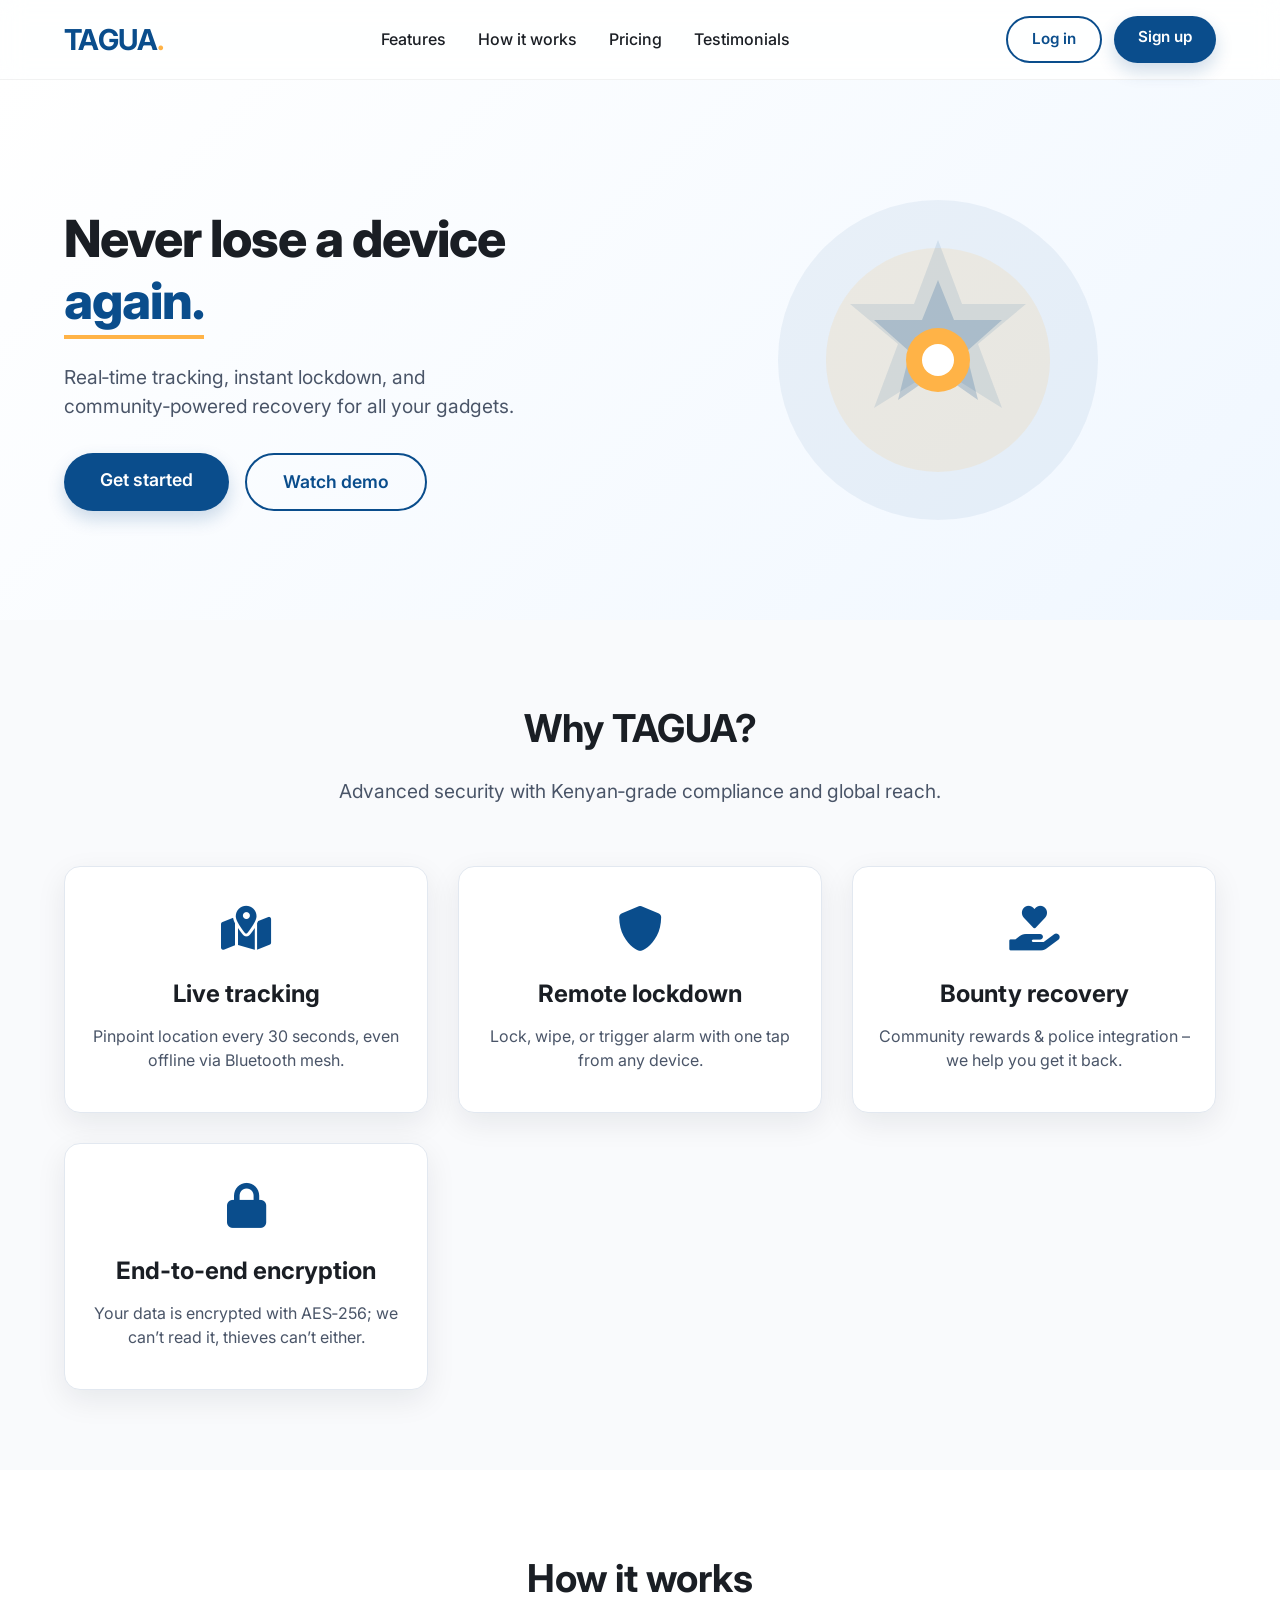
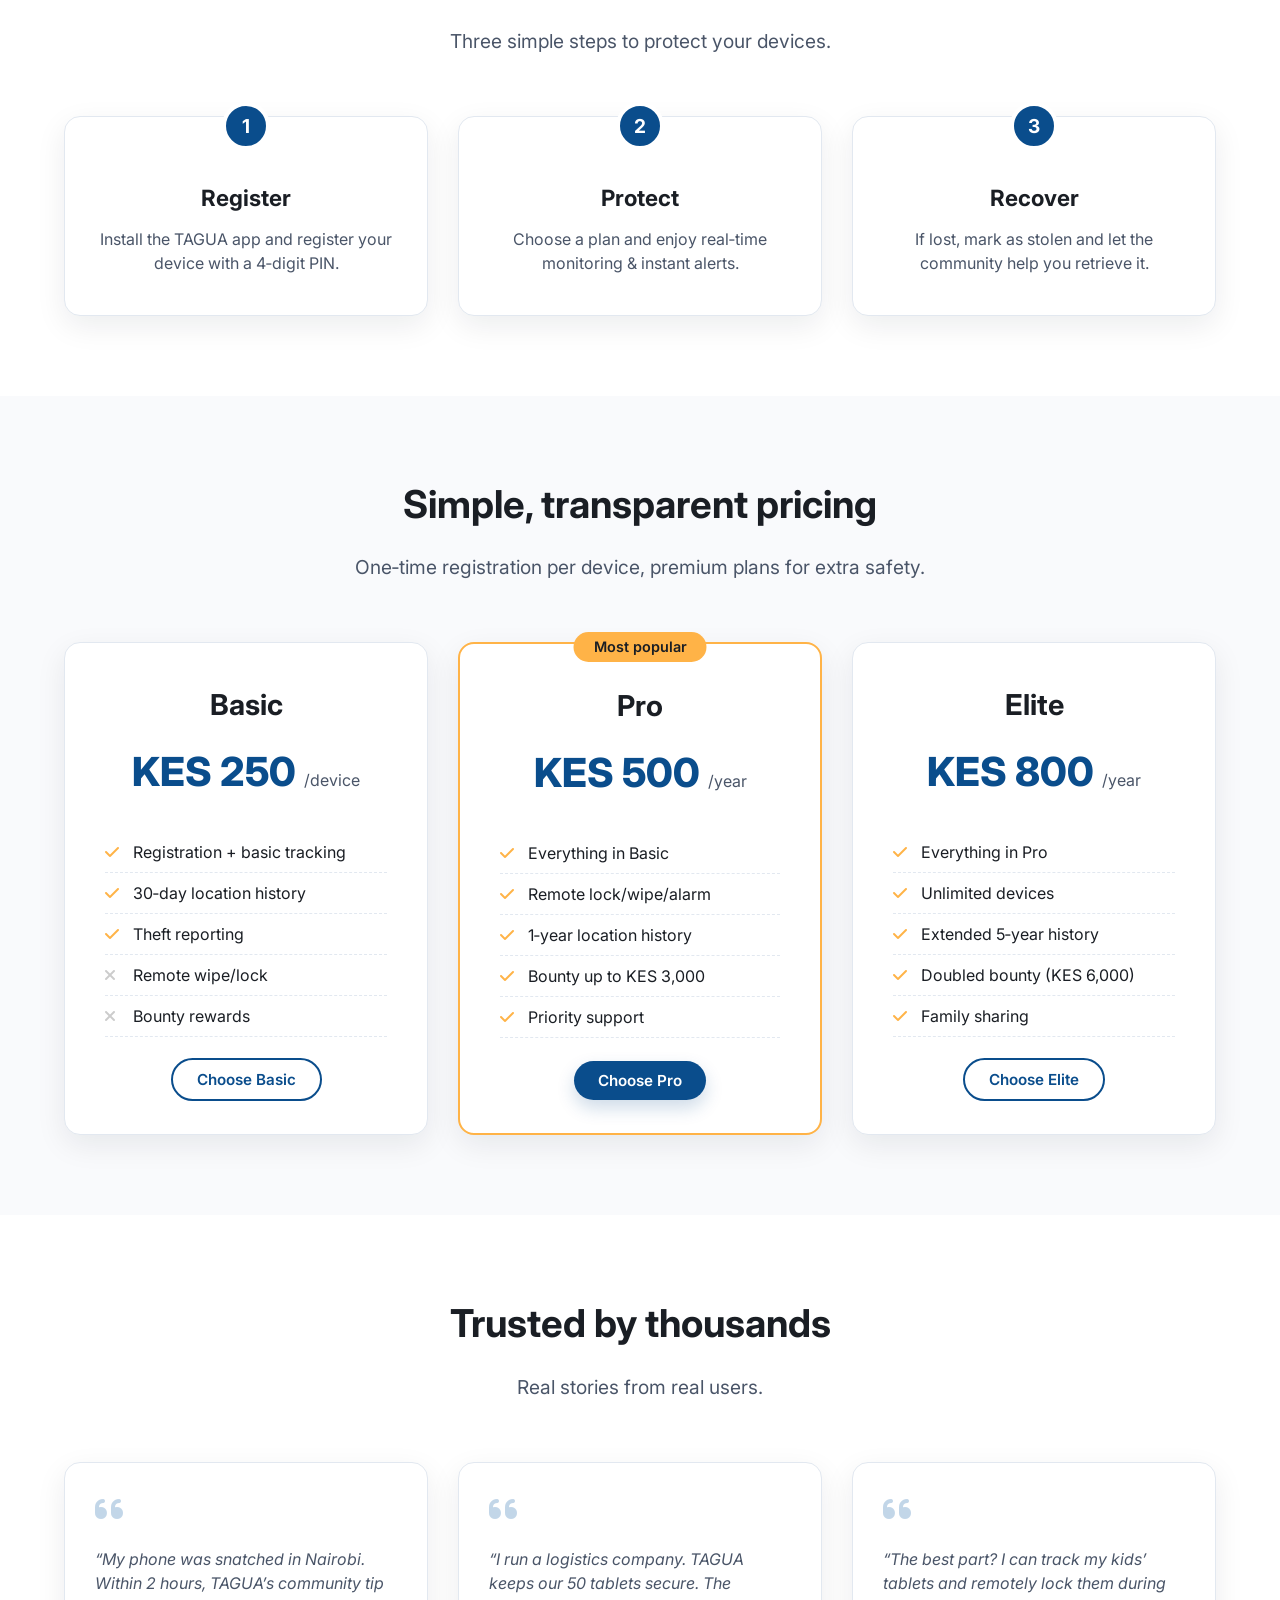
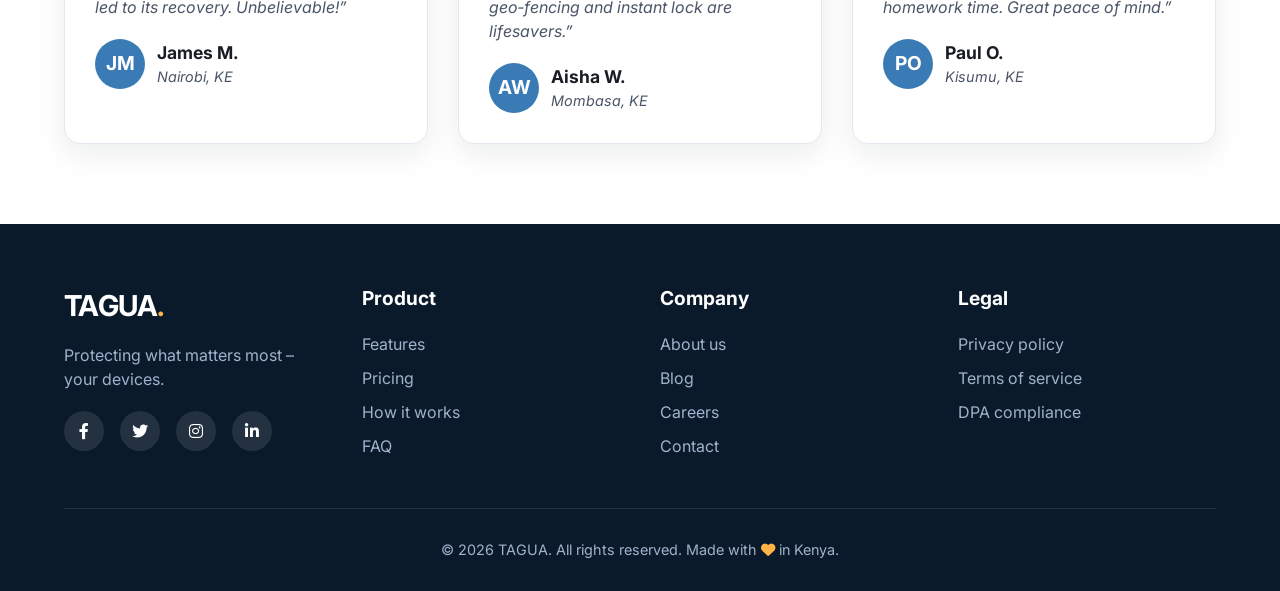
==== index.html @ 5f0e852f "Add files via upload" ====
<!DOCTYPE html>
<html lang="en">
<head>
    <meta charset="UTF-8">
    <meta name="viewport" content="width=device-width, initial-scale=1.0">
    <title>TAGUA — Device Tracking & Recovery</title>
    <!-- Google Fonts & Font Awesome -->
    <link rel="preconnect" href="https://fonts.googleapis.com">
    <link rel="preconnect" href="https://fonts.gstatic.com" crossorigin>
    <link href="https://fonts.googleapis.com/css2?family=Inter:opsz,wght@14..32,300..700&display=swap" rel="stylesheet">
    <link rel="stylesheet" href="https://cdnjs.cloudflare.com/ajax/libs/font-awesome/6.0.0-beta3/css/all.min.css">
    <style>
        * {
            margin: 0;
            padding: 0;
            box-sizing: border-box;
        }

        :root {
            --primary: #0a4d8c;
            --primary-dark: #073b6b;
            --primary-light: #3a7bb5;
            --secondary: #ffb347;
            --text-dark: #1a1e24;
            --text-muted: #4a5568;
            --bg-light: #f9fafc;
            --bg-white: #ffffff;
            --border: #e2e8f0;
            --shadow: 0 10px 30px rgba(0, 20, 40, 0.08);
            --radius: 16px;
            --transition: all 0.3s ease;
        }

        body {
            font-family: "Inter", sans-serif;
            color: var(--text-dark);
            background: var(--bg-light);
            line-height: 1.5;
            scroll-behavior: smooth;
        }

        a {
            text-decoration: none;
            color: inherit;
        }

        .container {
            max-width: 1200px;
            margin: 0 auto;
            padding: 0 24px;
        }

        /* Header / Navbar */
        .navbar {
            position: sticky;
            top: 0;
            background: rgba(255,255,255,0.85);
            backdrop-filter: blur(12px);
            -webkit-backdrop-filter: blur(12px);
            border-bottom: 1px solid rgba(0,0,0,0.05);
            z-index: 50;
            padding: 16px 0;
        }

        .nav-container {
            display: flex;
            align-items: center;
            justify-content: space-between;
        }

        .logo {
            font-weight: 700;
            font-size: 1.8rem;
            letter-spacing: -0.02em;
            color: var(--primary);
        }
        .logo span {
            color: var(--secondary);
        }

        .nav-links {
            display: flex;
            gap: 2rem;
            font-weight: 500;
        }
        .nav-links a {
            position: relative;
        }
        .nav-links a::after {
            content: '';
            position: absolute;
            bottom: -4px;
            left: 0;
            width: 0;
            height: 2px;
            background: var(--primary);
            transition: width 0.3s;
        }
        .nav-links a:hover::after {
            width: 100%;
        }

        .nav-cta {
            display: flex;
            gap: 12px;
        }
        .btn {
            padding: 10px 24px;
            border-radius: 40px;
            font-weight: 600;
            transition: var(--transition);
            cursor: pointer;
            border: none;
            font-size: 0.95rem;
        }
        .btn-outline {
            background: transparent;
            border: 2px solid var(--primary);
            color: var(--primary);
        }
        .btn-outline:hover {
            background: var(--primary);
            color: white;
        }
        .btn-primary {
            background: var(--primary);
            color: white;
            box-shadow: 0 8px 18px rgba(10,77,140,0.2);
        }
        .btn-primary:hover {
            background: var(--primary-dark);
            transform: translateY(-2px);
            box-shadow: 0 12px 24px rgba(10,77,140,0.3);
        }
        .btn-large {
            padding: 14px 36px;
            font-size: 1.1rem;
        }

        /* Mobile menu */
        .menu-toggle {
            display: none;
            font-size: 1.8rem;
            cursor: pointer;
            color: var(--primary);
        }

        /* Hero */
        .hero {
            padding: 80px 0 60px;
            background: linear-gradient(135deg, #ffffff 0%, #f0f7ff 100%);
            overflow: hidden;
        }
        .hero-grid {
            display: grid;
            grid-template-columns: 1fr 1fr;
            gap: 40px;
            align-items: center;
        }
        .hero-content h1 {
            font-size: 3.2rem;
            font-weight: 800;
            line-height: 1.2;
            letter-spacing: -0.02em;
            margin-bottom: 24px;
        }
        .hero-content h1 span {
            color: var(--primary);
            border-bottom: 4px solid var(--secondary);
            display: inline-block;
            padding-bottom: 4px;
        }
        .hero-content p {
            font-size: 1.2rem;
            color: var(--text-muted);
            margin-bottom: 32px;
            max-width: 500px;
        }
        .hero-cta {
            display: flex;
            gap: 16px;
            flex-wrap: wrap;
        }
        .hero-image {
            background: url('data:image/svg+xml;utf8,<svg xmlns="http://www.w3.org/2000/svg" viewBox="0 0 500 500"><circle cx="250" cy="250" r="200" fill="%230a4d8c10"/><circle cx="250" cy="250" r="140" fill="%23ffb34720"/><path d="M250 100 L280 180 L360 180 L300 230 L330 310 L250 260 L170 310 L200 230 L140 180 L220 180 Z" fill="%230a4d8c" opacity="0.1"/><path d="M250 150 L270 200 L330 200 L285 240 L300 300 L250 265 L200 300 L215 240 L170 200 L230 200 Z" fill="%230a4d8c" opacity="0.2"/><circle cx="250" cy="250" r="40" fill="%23ffb347"/><circle cx="250" cy="250" r="20" fill="%23ffffff"/></svg>') no-repeat center;
            background-size: contain;
            height: 400px;
            width: 100%;
            animation: float 6s ease-in-out infinite;
        }
        @keyframes float {
            0% { transform: translateY(0px); }
            50% { transform: translateY(-20px); }
            100% { transform: translateY(0px); }
        }

        /* Section styling */
        .section {
            padding: 80px 0;
        }
        .section-title {
            text-align: center;
            font-size: 2.4rem;
            font-weight: 700;
            margin-bottom: 20px;
        }
        .section-subtitle {
            text-align: center;
            color: var(--text-muted);
            font-size: 1.2rem;
            max-width: 700px;
            margin: 0 auto 60px;
        }

        /* Features */
        .features-grid {
            display: grid;
            grid-template-columns: repeat(auto-fit, minmax(280px, 1fr));
            gap: 30px;
        }
        .feature-card {
            background: white;
            padding: 40px 24px;
            border-radius: var(--radius);
            box-shadow: var(--shadow);
            transition: var(--transition);
            text-align: center;
            border: 1px solid var(--border);
        }
        .feature-card:hover {
            transform: translateY(-8px);
            box-shadow: 0 20px 40px rgba(0,0,0,0.1);
        }
        .feature-icon {
            font-size: 2.8rem;
            color: var(--primary);
            margin-bottom: 24px;
        }
        .feature-card h3 {
            font-size: 1.5rem;
            margin-bottom: 12px;
        }
        .feature-card p {
            color: var(--text-muted);
        }

        /* How it works */
        .steps {
            display: flex;
            justify-content: center;
            gap: 30px;
            flex-wrap: wrap;
            counter-reset: step;
        }
        .step-item {
            flex: 1 1 250px;
            background: white;
            border-radius: var(--radius);
            padding: 40px 24px;
            box-shadow: var(--shadow);
            position: relative;
            text-align: center;
            border: 1px solid var(--border);
            counter-increment: step;
        }
        .step-item::before {
            content: counter(step);
            position: absolute;
            top: -15px;
            left: 50%;
            transform: translateX(-50%);
            background: var(--primary);
            color: white;
            width: 40px;
            height: 40px;
            border-radius: 50%;
            display: flex;
            align-items: center;
            justify-content: center;
            font-weight: 700;
            font-size: 1.2rem;
            border: 4px solid white;
        }
        .step-item h3 {
            font-size: 1.4rem;
            margin: 24px 0 12px;
        }
        .step-item p {
            color: var(--text-muted);
        }

        /* Pricing */
        .pricing-grid {
            display: grid;
            grid-template-columns: repeat(auto-fit, minmax(280px, 1fr));
            gap: 30px;
            margin-top: 40px;
        }
        .pricing-card {
            background: white;
            border-radius: var(--radius);
            padding: 40px 24px;
            box-shadow: var(--shadow);
            text-align: center;
            border: 1px solid var(--border);
            transition: var(--transition);
        }
        .pricing-card:hover {
            transform: scale(1.02);
        }
        .pricing-card.popular {
            border: 2px solid var(--secondary);
            position: relative;
        }
        .popular-tag {
            position: absolute;
            top: -12px;
            left: 50%;
            transform: translateX(-50%);
            background: var(--secondary);
            color: var(--text-dark);
            font-weight: 600;
            padding: 4px 20px;
            border-radius: 40px;
            font-size: 0.9rem;
        }
        .pricing-card h3 {
            font-size: 1.8rem;
            margin-bottom: 16px;
        }
        .price {
            font-size: 2.5rem;
            font-weight: 800;
            color: var(--primary);
            margin-bottom: 8px;
        }
        .price small {
            font-size: 1rem;
            font-weight: 400;
            color: var(--text-muted);
        }
        .pricing-features {
            list-style: none;
            margin: 30px 0;
            text-align: left;
            padding: 0 16px;
        }
        .pricing-features li {
            padding: 8px 0;
            border-bottom: 1px dashed var(--border);
            display: flex;
            align-items: center;
            gap: 8px;
        }
        .pricing-features i {
            color: var(--secondary);
            width: 20px;
        }
        .pricing-card .btn {
            width: 80%;
        }

        /* Testimonials */
        .testimonials-grid {
            display: grid;
            grid-template-columns: repeat(auto-fit, minmax(300px, 1fr));
            gap: 30px;
        }
        .testimonial {
            background: white;
            border-radius: var(--radius);
            padding: 30px;
            box-shadow: var(--shadow);
            border: 1px solid var(--border);
        }
        .testimonial p {
            font-style: italic;
            color: var(--text-muted);
            margin: 20px 0;
            font-size: 1rem;
        }
        .testimonial-author {
            display: flex;
            align-items: center;
            gap: 12px;
        }
        .author-img {
            width: 50px;
            height: 50px;
            border-radius: 50%;
            background: var(--primary-light);
            color: white;
            display: flex;
            align-items: center;
            justify-content: center;
            font-weight: 700;
            font-size: 1.2rem;
        }
        .author-info h4 {
            font-size: 1.1rem;
        }
        .author-info p {
            margin: 0;
            font-size: 0.9rem;
            color: var(--text-muted);
        }

        /* Footer */
        footer {
            background: #0a1a2a;
            color: white;
            padding: 60px 0 30px;
        }
        .footer-grid {
            display: grid;
            grid-template-columns: repeat(auto-fit, minmax(200px, 1fr));
            gap: 40px;
            margin-bottom: 40px;
        }
        .footer-col .logo {
            color: white;
            margin-bottom: 16px;
        }
        .footer-col p {
            color: #a0b3cc;
        }
        .footer-col h4 {
            margin-bottom: 20px;
            font-size: 1.2rem;
        }
        .footer-col ul {
            list-style: none;
        }
        .footer-col ul li {
            margin-bottom: 10px;
        }
        .footer-col ul li a {
            color: #a0b3cc;
            transition: var(--transition);
        }
        .footer-col ul li a:hover {
            color: var(--secondary);
            padding-left: 5px;
        }
        .social-icons {
            display: flex;
            gap: 16px;
            margin-top: 20px;
        }
        .social-icons a {
            background: rgba(255,255,255,0.1);
            width: 40px;
            height: 40px;
            border-radius: 50%;
            display: flex;
            align-items: center;
            justify-content: center;
            transition: var(--transition);
        }
        .social-icons a:hover {
            background: var(--secondary);
            color: #0a1a2a;
        }
        .copyright {
            text-align: center;
            padding-top: 30px;
            border-top: 1px solid rgba(255,255,255,0.1);
            color: #a0b3cc;
            font-size: 0.9rem;
        }

        /* Animations */
        .fade-up {
            opacity: 0;
            transform: translateY(30px);
            transition: opacity 0.8s ease, transform 0.8s ease;
        }
        .fade-up.visible {
            opacity: 1;
            transform: translateY(0);
        }

        /* Responsive */
        @media (max-width: 900px) {
            .hero-grid {
                grid-template-columns: 1fr;
                text-align: center;
            }
            .hero-content p {
                margin-left: auto;
                margin-right: auto;
            }
            .hero-cta {
                justify-content: center;
            }
            .nav-links, .nav-cta {
                display: none;
            }
            .menu-toggle {
                display: block;
            }
            .nav-container {
                flex-wrap: wrap;
            }
            .nav-links.active {
                display: flex;
                flex-direction: column;
                width: 100%;
                text-align: center;
                padding: 20px 0;
            }
            .nav-cta.active {
                display: flex;
                width: 100%;
                justify-content: center;
                padding-bottom: 10px;
            }
        }
    </style>
</head>
<body>
    <header>
        <nav class="navbar">
            <div class="container nav-container">
                <div class="logo">TAGUA<span>.</span></div>
                <div class="menu-toggle" id="menu-toggle"><i class="fas fa-bars"></i></div>
                <div class="nav-links" id="nav-links">
                    <a href="#features">Features</a>
                    <a href="#how">How it works</a>
                    <a href="#pricing">Pricing</a>
                    <a href="#testimonials">Testimonials</a>
                </div>
                <div class="nav-cta" id="nav-cta">
                    <a href="#" class="btn btn-outline">Log in</a>
                    <a href="#" class="btn btn-primary">Sign up</a>
                </div>
            </div>
        </nav>
    </header>

    <main>
        <!-- Hero Section -->
        <section class="hero">
            <div class="container hero-grid">
                <div class="hero-content fade-up">
                    <h1>Never lose a device <span>again.</span></h1>
                    <p>Real‑time tracking, instant lockdown, and community‑powered recovery for all your gadgets.</p>
                    <div class="hero-cta">
                        <a href="#" class="btn btn-primary btn-large">Get started</a>
                        <a href="#" class="btn btn-outline btn-large">Watch demo</a>
                    </div>
                </div>
                <div class="hero-image fade-up" style="animation-delay: 0.2s;"></div>
            </div>
        </section>

        <!-- Features Section -->
        <section id="features" class="section">
            <div class="container">
                <h2 class="section-title fade-up">Why TAGUA?</h2>
                <p class="section-subtitle fade-up">Advanced security with Kenyan‑grade compliance and global reach.</p>
                <div class="features-grid">
                    <div class="feature-card fade-up">
                        <i class="fas fa-map-marked-alt feature-icon"></i>
                        <h3>Live tracking</h3>
                        <p>Pinpoint location every 30 seconds, even offline via Bluetooth mesh.</p>
                    </div>
                    <div class="feature-card fade-up" style="animation-delay: 0.1s;">
                        <i class="fas fa-shield-alt feature-icon"></i>
                        <h3>Remote lockdown</h3>
                        <p>Lock, wipe, or trigger alarm with one tap from any device.</p>
                    </div>
                    <div class="feature-card fade-up" style="animation-delay: 0.2s;">
                        <i class="fas fa-hand-holding-heart feature-icon"></i>
                        <h3>Bounty recovery</h3>
                        <p>Community rewards & police integration – we help you get it back.</p>
                    </div>
                    <div class="feature-card fade-up" style="animation-delay: 0.3s;">
                        <i class="fas fa-lock feature-icon"></i>
                        <h3>End‑to‑end encryption</h3>
                        <p>Your data is encrypted with AES‑256; we can’t read it, thieves can’t either.</p>
                    </div>
                </div>
            </div>
        </section>

        <!-- How It Works -->
        <section id="how" class="section" style="background: var(--bg-white);">
            <div class="container">
                <h2 class="section-title fade-up">How it works</h2>
                <p class="section-subtitle fade-up">Three simple steps to protect your devices.</p>
                <div class="steps">
                    <div class="step-item fade-up">
                        <h3>Register</h3>
                        <p>Install the TAGUA app and register your device with a 4‑digit PIN.</p>
                    </div>
                    <div class="step-item fade-up" style="animation-delay: 0.1s;">
                        <h3>Protect</h3>
                        <p>Choose a plan and enjoy real‑time monitoring & instant alerts.</p>
                    </div>
                    <div class="step-item fade-up" style="animation-delay: 0.2s;">
                        <h3>Recover</h3>
                        <p>If lost, mark as stolen and let the community help you retrieve it.</p>
                    </div>
                </div>
            </div>
        </section>

        <!-- Pricing -->
        <section id="pricing" class="section">
            <div class="container">
                <h2 class="section-title fade-up">Simple, transparent pricing</h2>
                <p class="section-subtitle fade-up">One‑time registration per device, premium plans for extra safety.</p>
                <div class="pricing-grid">
                    <div class="pricing-card fade-up">
                        <h3>Basic</h3>
                        <div class="price">KES 250 <small>/device</small></div>
                        <ul class="pricing-features">
                            <li><i class="fas fa-check"></i> Registration + basic tracking</li>
                            <li><i class="fas fa-check"></i> 30‑day location history</li>
                            <li><i class="fas fa-check"></i> Theft reporting</li>
                            <li><i class="fas fa-times" style="color:#ccc;"></i> Remote wipe/lock</li>
                            <li><i class="fas fa-times" style="color:#ccc;"></i> Bounty rewards</li>
                        </ul>
                        <a href="#" class="btn btn-outline">Choose Basic</a>
                    </div>
                    <div class="pricing-card popular fade-up" style="animation-delay: 0.1s;">
                        <span class="popular-tag">Most popular</span>
                        <h3>Pro</h3>
                        <div class="price">KES 500 <small>/year</small></div>
                        <ul class="pricing-features">
                            <li><i class="fas fa-check"></i> Everything in Basic</li>
                            <li><i class="fas fa-check"></i> Remote lock/wipe/alarm</li>
                            <li><i class="fas fa-check"></i> 1‑year location history</li>
                            <li><i class="fas fa-check"></i> Bounty up to KES 3,000</li>
                            <li><i class="fas fa-check"></i> Priority support</li>
                        </ul>
                        <a href="#" class="btn btn-primary">Choose Pro</a>
                    </div>
                    <div class="pricing-card fade-up" style="animation-delay: 0.2s;">
                        <h3>Elite</h3>
                        <div class="price">KES 800 <small>/year</small></div>
                        <ul class="pricing-features">
                            <li><i class="fas fa-check"></i> Everything in Pro</li>
                            <li><i class="fas fa-check"></i> Unlimited devices</li>
                            <li><i class="fas fa-check"></i> Extended 5‑year history</li>
                            <li><i class="fas fa-check"></i> Doubled bounty (KES 6,000)</li>
                            <li><i class="fas fa-check"></i> Family sharing</li>
                        </ul>
                        <a href="#" class="btn btn-outline">Choose Elite</a>
                    </div>
                </div>
            </div>
        </section>

        <!-- Testimonials -->
        <section id="testimonials" class="section" style="background: var(--bg-white);">
            <div class="container">
                <h2 class="section-title fade-up">Trusted by thousands</h2>
                <p class="section-subtitle fade-up">Real stories from real users.</p>
                <div class="testimonials-grid">
                    <div class="testimonial fade-up">
                        <i class="fas fa-quote-left" style="color: var(--primary-light); opacity:0.3; font-size:2rem;"></i>
                        <p>“My phone was snatched in Nairobi. Within 2 hours, TAGUA’s community tip led to its recovery. Unbelievable!”</p>
                        <div class="testimonial-author">
                            <div class="author-img">JM</div>
                            <div class="author-info">
                                <h4>James M.</h4>
                                <p>Nairobi, KE</p>
                            </div>
                        </div>
                    </div>
                    <div class="testimonial fade-up" style="animation-delay: 0.1s;">
                        <i class="fas fa-quote-left" style="color: var(--primary-light); opacity:0.3; font-size:2rem;"></i>
                        <p>“I run a logistics company. TAGUA keeps our 50 tablets secure. The geo‑fencing and instant lock are lifesavers.”</p>
                        <div class="testimonial-author">
                            <div class="author-img">AW</div>
                            <div class="author-info">
                                <h4>Aisha W.</h4>
                                <p>Mombasa, KE</p>
                            </div>
                        </div>
                    </div>
                    <div class="testimonial fade-up" style="animation-delay: 0.2s;">
                        <i class="fas fa-quote-left" style="color: var(--primary-light); opacity:0.3; font-size:2rem;"></i>
                        <p>“The best part? I can track my kids’ tablets and remotely lock them during homework time. Great peace of mind.”</p>
                        <div class="testimonial-author">
                            <div class="author-img">PO</div>
                            <div class="author-info">
                                <h4>Paul O.</h4>
                                <p>Kisumu, KE</p>
                            </div>
                        </div>
                    </div>
                </div>
            </div>
        </section>
    </main>

    <!-- Footer -->
    <footer>
        <div class="container">
            <div class="footer-grid">
                <div class="footer-col">
                    <div class="logo">TAGUA<span style="color: var(--secondary);">.</span></div>
                    <p>Protecting what matters most – your devices.</p>
                    <div class="social-icons">
                        <a href="#"><i class="fab fa-facebook-f"></i></a>
                        <a href="#"><i class="fab fa-twitter"></i></a>
                        <a href="#"><i class="fab fa-instagram"></i></a>
                        <a href="#"><i class="fab fa-linkedin-in"></i></a>
                    </div>
                </div>
                <div class="footer-col">
                    <h4>Product</h4>
                    <ul>
                        <li><a href="#">Features</a></li>
                        <li><a href="#">Pricing</a></li>
                        <li><a href="#">How it works</a></li>
                        <li><a href="#">FAQ</a></li>
                    </ul>
                </div>
                <div class="footer-col">
                    <h4>Company</h4>
                    <ul>
                        <li><a href="#">About us</a></li>
                        <li><a href="#">Blog</a></li>
                        <li><a href="#">Careers</a></li>
                        <li><a href="#">Contact</a></li>
                    </ul>
                </div>
                <div class="footer-col">
                    <h4>Legal</h4>
                    <ul>
                        <li><a href="#">Privacy policy</a></li>
                        <li><a href="#">Terms of service</a></li>
                        <li><a href="#">DPA compliance</a></li>
                    </ul>
                </div>
            </div>
            <div class="copyright">
                &copy; 2026 TAGUA. All rights reserved. Made with <i class="fas fa-heart" style="color: var(--secondary);"></i> in Kenya.
            </div>
        </div>
    </footer>

    <script>
        // Mobile menu toggle
        const toggle = document.getElementById('menu-toggle');
        const navLinks = document.getElementById('nav-links');
        const navCta = document.getElementById('nav-cta');
        toggle.addEventListener('click', () => {
            navLinks.classList.toggle('active');
            navCta.classList.toggle('active');
        });

        // Scroll animation (fade-up)
        const faders = document.querySelectorAll('.fade-up');
        const appearOptions = {
            threshold: 0.3,
            rootMargin: '0px 0px -50px 0px'
        };
        const appearOnScroll = new IntersectionObserver((entries, observer) => {
            entries.forEach(entry => {
                if (!entry.isIntersecting) return;
                entry.target.classList.add('visible');
                observer.unobserve(entry.target);
            });
        }, appearOptions);
        faders.forEach(fader => appearOnScroll.observe(fader));

        // Smooth scroll for anchor links
        document.querySelectorAll('a[href^="#"]').forEach(anchor => {
            anchor.addEventListener('click', function(e) {
                const href = this.getAttribute('href');
                if (href === '#') return;
                e.preventDefault();
                const target = document.querySelector(href);
                if (target) {
                    target.scrollIntoView({ behavior: 'smooth' });
                }
            });
        });
    </script>
</body>
</html>
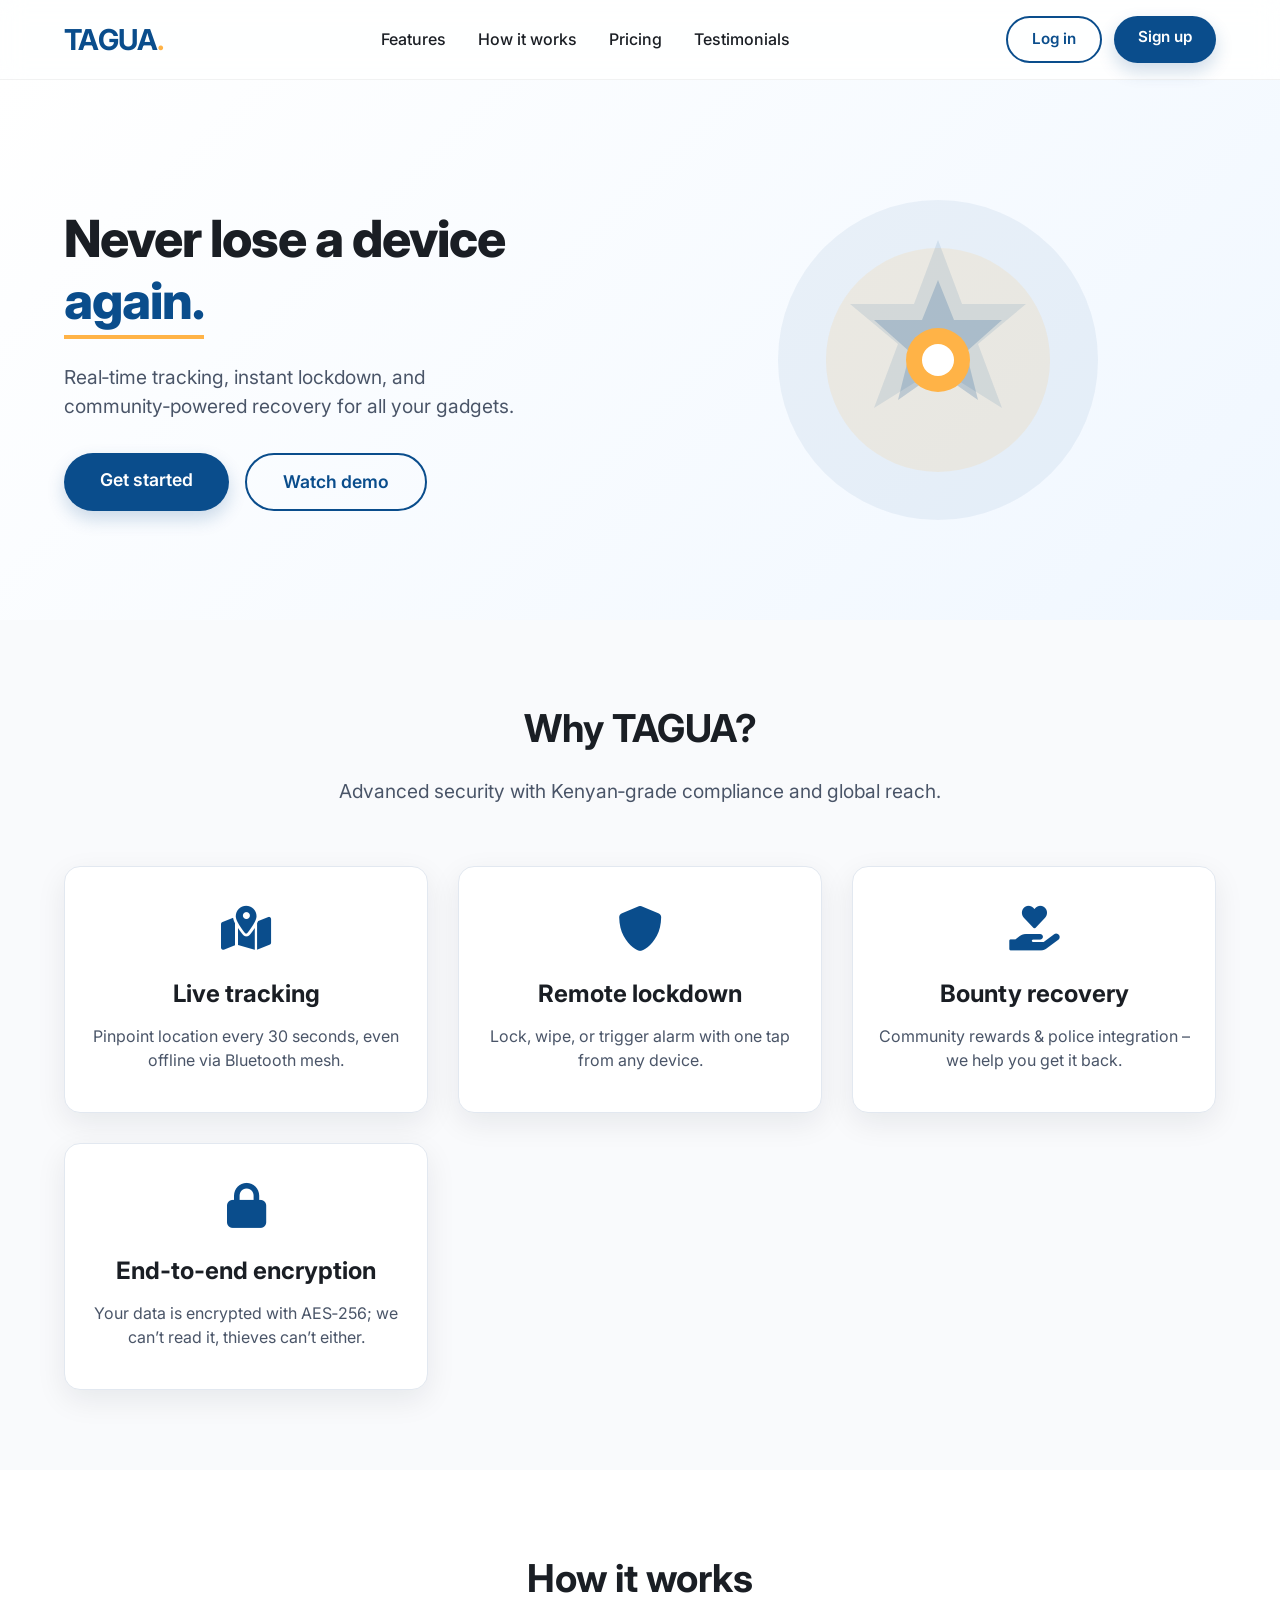
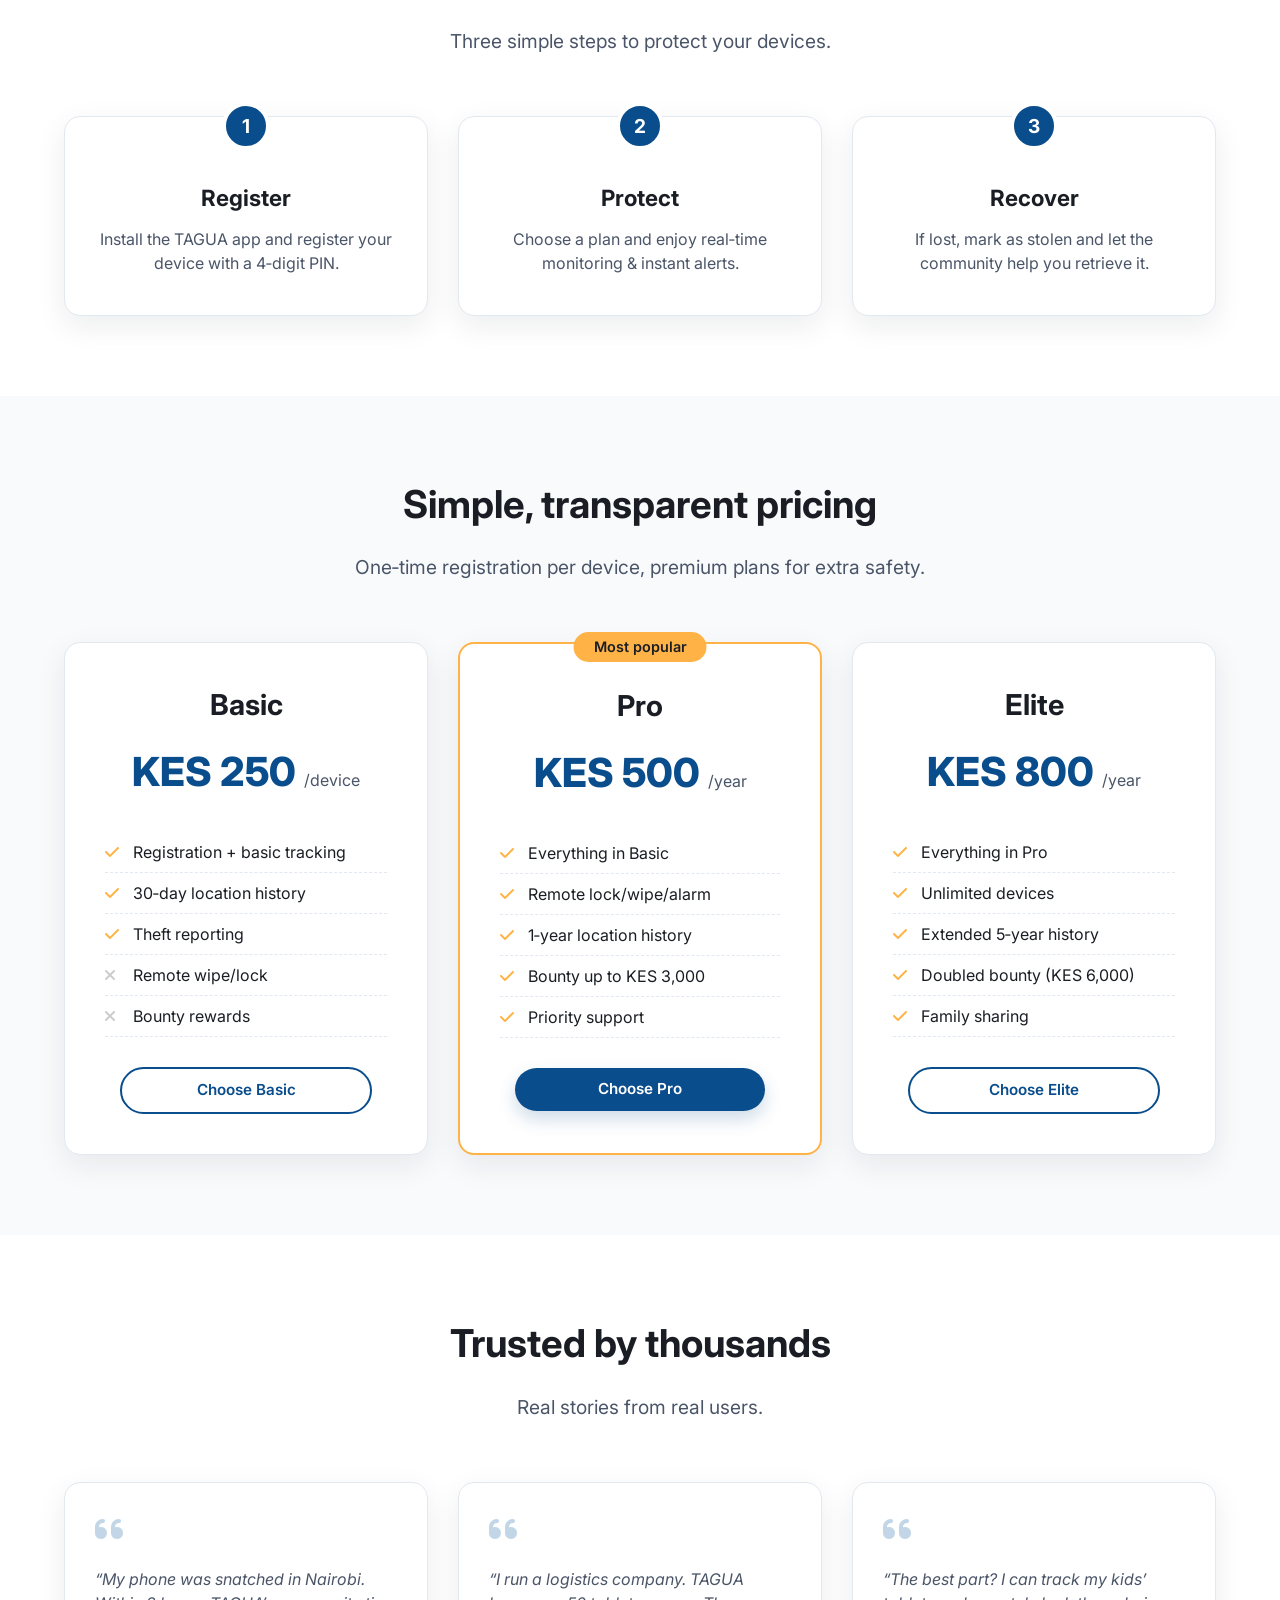
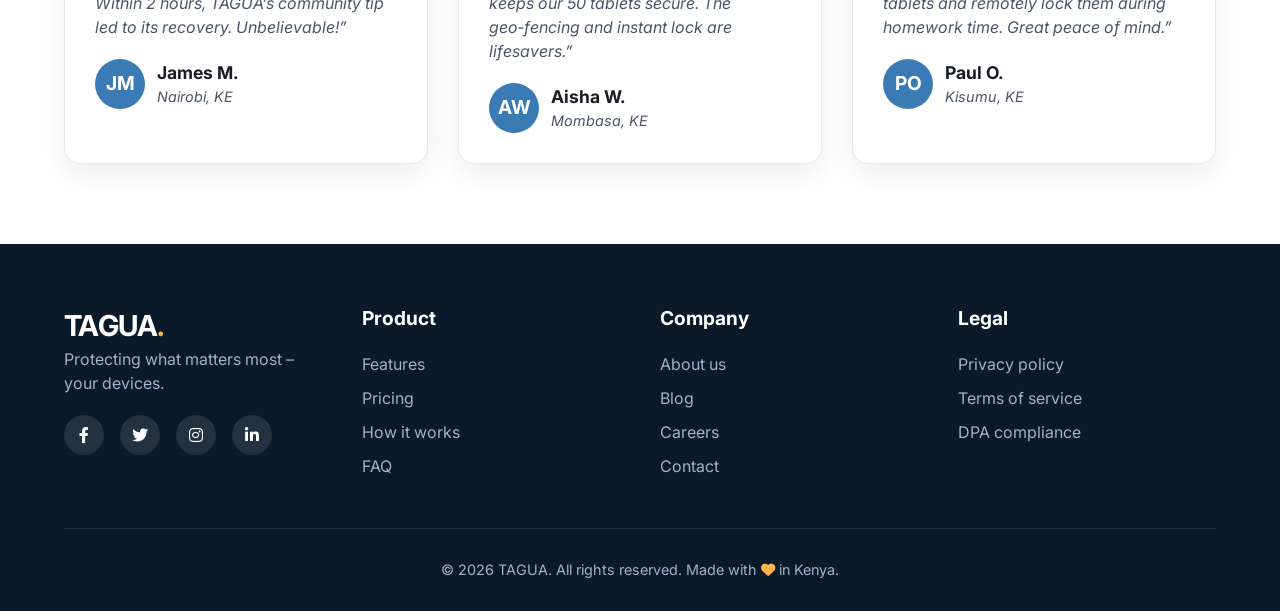
==== commit ac39350d: "Add files via upload" ====
--- a/index.html
+++ b/index.html
@@ -4,525 +4,17 @@
     <meta charset="UTF-8">
     <meta name="viewport" content="width=device-width, initial-scale=1.0">
     <title>TAGUA — Device Tracking & Recovery</title>
-    <!-- Google Fonts & Font Awesome -->
     <link rel="preconnect" href="https://fonts.googleapis.com">
     <link rel="preconnect" href="https://fonts.gstatic.com" crossorigin>
     <link href="https://fonts.googleapis.com/css2?family=Inter:opsz,wght@14..32,300..700&display=swap" rel="stylesheet">
     <link rel="stylesheet" href="https://cdnjs.cloudflare.com/ajax/libs/font-awesome/6.0.0-beta3/css/all.min.css">
-    <style>
-        * {
-            margin: 0;
-            padding: 0;
-            box-sizing: border-box;
-        }
-
-        :root {
-            --primary: #0a4d8c;
-            --primary-dark: #073b6b;
-            --primary-light: #3a7bb5;
-            --secondary: #ffb347;
-            --text-dark: #1a1e24;
-            --text-muted: #4a5568;
-            --bg-light: #f9fafc;
-            --bg-white: #ffffff;
-            --border: #e2e8f0;
-            --shadow: 0 10px 30px rgba(0, 20, 40, 0.08);
-            --radius: 16px;
-            --transition: all 0.3s ease;
-        }
-
-        body {
-            font-family: "Inter", sans-serif;
-            color: var(--text-dark);
-            background: var(--bg-light);
-            line-height: 1.5;
-            scroll-behavior: smooth;
-        }
-
-        a {
-            text-decoration: none;
-            color: inherit;
-        }
-
-        .container {
-            max-width: 1200px;
-            margin: 0 auto;
-            padding: 0 24px;
-        }
-
-        /* Header / Navbar */
-        .navbar {
-            position: sticky;
-            top: 0;
-            background: rgba(255,255,255,0.85);
-            backdrop-filter: blur(12px);
-            -webkit-backdrop-filter: blur(12px);
-            border-bottom: 1px solid rgba(0,0,0,0.05);
-            z-index: 50;
-            padding: 16px 0;
-        }
-
-        .nav-container {
-            display: flex;
-            align-items: center;
-            justify-content: space-between;
-        }
-
-        .logo {
-            font-weight: 700;
-            font-size: 1.8rem;
-            letter-spacing: -0.02em;
-            color: var(--primary);
-        }
-        .logo span {
-            color: var(--secondary);
-        }
-
-        .nav-links {
-            display: flex;
-            gap: 2rem;
-            font-weight: 500;
-        }
-        .nav-links a {
-            position: relative;
-        }
-        .nav-links a::after {
-            content: '';
-            position: absolute;
-            bottom: -4px;
-            left: 0;
-            width: 0;
-            height: 2px;
-            background: var(--primary);
-            transition: width 0.3s;
-        }
-        .nav-links a:hover::after {
-            width: 100%;
-        }
-
-        .nav-cta {
-            display: flex;
-            gap: 12px;
-        }
-        .btn {
-            padding: 10px 24px;
-            border-radius: 40px;
-            font-weight: 600;
-            transition: var(--transition);
-            cursor: pointer;
-            border: none;
-            font-size: 0.95rem;
-        }
-        .btn-outline {
-            background: transparent;
-            border: 2px solid var(--primary);
-            color: var(--primary);
-        }
-        .btn-outline:hover {
-            background: var(--primary);
-            color: white;
-        }
-        .btn-primary {
-            background: var(--primary);
-            color: white;
-            box-shadow: 0 8px 18px rgba(10,77,140,0.2);
-        }
-        .btn-primary:hover {
-            background: var(--primary-dark);
-            transform: translateY(-2px);
-            box-shadow: 0 12px 24px rgba(10,77,140,0.3);
-        }
-        .btn-large {
-            padding: 14px 36px;
-            font-size: 1.1rem;
-        }
-
-        /* Mobile menu */
-        .menu-toggle {
-            display: none;
-            font-size: 1.8rem;
-            cursor: pointer;
-            color: var(--primary);
-        }
-
-        /* Hero */
-        .hero {
-            padding: 80px 0 60px;
-            background: linear-gradient(135deg, #ffffff 0%, #f0f7ff 100%);
-            overflow: hidden;
-        }
-        .hero-grid {
-            display: grid;
-            grid-template-columns: 1fr 1fr;
-            gap: 40px;
-            align-items: center;
-        }
-        .hero-content h1 {
-            font-size: 3.2rem;
-            font-weight: 800;
-            line-height: 1.2;
-            letter-spacing: -0.02em;
-            margin-bottom: 24px;
-        }
-        .hero-content h1 span {
-            color: var(--primary);
-            border-bottom: 4px solid var(--secondary);
-            display: inline-block;
-            padding-bottom: 4px;
-        }
-        .hero-content p {
-            font-size: 1.2rem;
-            color: var(--text-muted);
-            margin-bottom: 32px;
-            max-width: 500px;
-        }
-        .hero-cta {
-            display: flex;
-            gap: 16px;
-            flex-wrap: wrap;
-        }
-        .hero-image {
-            background: url('data:image/svg+xml;utf8,<svg xmlns="http://www.w3.org/2000/svg" viewBox="0 0 500 500"><circle cx="250" cy="250" r="200" fill="%230a4d8c10"/><circle cx="250" cy="250" r="140" fill="%23ffb34720"/><path d="M250 100 L280 180 L360 180 L300 230 L330 310 L250 260 L170 310 L200 230 L140 180 L220 180 Z" fill="%230a4d8c" opacity="0.1"/><path d="M250 150 L270 200 L330 200 L285 240 L300 300 L250 265 L200 300 L215 240 L170 200 L230 200 Z" fill="%230a4d8c" opacity="0.2"/><circle cx="250" cy="250" r="40" fill="%23ffb347"/><circle cx="250" cy="250" r="20" fill="%23ffffff"/></svg>') no-repeat center;
-            background-size: contain;
-            height: 400px;
-            width: 100%;
-            animation: float 6s ease-in-out infinite;
-        }
-        @keyframes float {
-            0% { transform: translateY(0px); }
-            50% { transform: translateY(-20px); }
-            100% { transform: translateY(0px); }
-        }
-
-        /* Section styling */
-        .section {
-            padding: 80px 0;
-        }
-        .section-title {
-            text-align: center;
-            font-size: 2.4rem;
-            font-weight: 700;
-            margin-bottom: 20px;
-        }
-        .section-subtitle {
-            text-align: center;
-            color: var(--text-muted);
-            font-size: 1.2rem;
-            max-width: 700px;
-            margin: 0 auto 60px;
-        }
-
-        /* Features */
-        .features-grid {
-            display: grid;
-            grid-template-columns: repeat(auto-fit, minmax(280px, 1fr));
-            gap: 30px;
-        }
-        .feature-card {
-            background: white;
-            padding: 40px 24px;
-            border-radius: var(--radius);
-            box-shadow: var(--shadow);
-            transition: var(--transition);
-            text-align: center;
-            border: 1px solid var(--border);
-        }
-        .feature-card:hover {
-            transform: translateY(-8px);
-            box-shadow: 0 20px 40px rgba(0,0,0,0.1);
-        }
-        .feature-icon {
-            font-size: 2.8rem;
-            color: var(--primary);
-            margin-bottom: 24px;
-        }
-        .feature-card h3 {
-            font-size: 1.5rem;
-            margin-bottom: 12px;
-        }
-        .feature-card p {
-            color: var(--text-muted);
-        }
-
-        /* How it works */
-        .steps {
-            display: flex;
-            justify-content: center;
-            gap: 30px;
-            flex-wrap: wrap;
-            counter-reset: step;
-        }
-        .step-item {
-            flex: 1 1 250px;
-            background: white;
-            border-radius: var(--radius);
-            padding: 40px 24px;
-            box-shadow: var(--shadow);
-            position: relative;
-            text-align: center;
-            border: 1px solid var(--border);
-            counter-increment: step;
-        }
-        .step-item::before {
-            content: counter(step);
-            position: absolute;
-            top: -15px;
-            left: 50%;
-            transform: translateX(-50%);
-            background: var(--primary);
-            color: white;
-            width: 40px;
-            height: 40px;
-            border-radius: 50%;
-            display: flex;
-            align-items: center;
-            justify-content: center;
-            font-weight: 700;
-            font-size: 1.2rem;
-            border: 4px solid white;
-        }
-        .step-item h3 {
-            font-size: 1.4rem;
-            margin: 24px 0 12px;
-        }
-        .step-item p {
-            color: var(--text-muted);
-        }
-
-        /* Pricing */
-        .pricing-grid {
-            display: grid;
-            grid-template-columns: repeat(auto-fit, minmax(280px, 1fr));
-            gap: 30px;
-            margin-top: 40px;
-        }
-        .pricing-card {
-            background: white;
-            border-radius: var(--radius);
-            padding: 40px 24px;
-            box-shadow: var(--shadow);
-            text-align: center;
-            border: 1px solid var(--border);
-            transition: var(--transition);
-        }
-        .pricing-card:hover {
-            transform: scale(1.02);
-        }
-        .pricing-card.popular {
-            border: 2px solid var(--secondary);
-            position: relative;
-        }
-        .popular-tag {
-            position: absolute;
-            top: -12px;
-            left: 50%;
-            transform: translateX(-50%);
-            background: var(--secondary);
-            color: var(--text-dark);
-            font-weight: 600;
-            padding: 4px 20px;
-            border-radius: 40px;
-            font-size: 0.9rem;
-        }
-        .pricing-card h3 {
-            font-size: 1.8rem;
-            margin-bottom: 16px;
-        }
-        .price {
-            font-size: 2.5rem;
-            font-weight: 800;
-            color: var(--primary);
-            margin-bottom: 8px;
-        }
-        .price small {
-            font-size: 1rem;
-            font-weight: 400;
-            color: var(--text-muted);
-        }
-        .pricing-features {
-            list-style: none;
-            margin: 30px 0;
-            text-align: left;
-            padding: 0 16px;
-        }
-        .pricing-features li {
-            padding: 8px 0;
-            border-bottom: 1px dashed var(--border);
-            display: flex;
-            align-items: center;
-            gap: 8px;
-        }
-        .pricing-features i {
-            color: var(--secondary);
-            width: 20px;
-        }
-        .pricing-card .btn {
-            width: 80%;
-        }
-
-        /* Testimonials */
-        .testimonials-grid {
-            display: grid;
-            grid-template-columns: repeat(auto-fit, minmax(300px, 1fr));
-            gap: 30px;
-        }
-        .testimonial {
-            background: white;
-            border-radius: var(--radius);
-            padding: 30px;
-            box-shadow: var(--shadow);
-            border: 1px solid var(--border);
-        }
-        .testimonial p {
-            font-style: italic;
-            color: var(--text-muted);
-            margin: 20px 0;
-            font-size: 1rem;
-        }
-        .testimonial-author {
-            display: flex;
-            align-items: center;
-            gap: 12px;
-        }
-        .author-img {
-            width: 50px;
-            height: 50px;
-            border-radius: 50%;
-            background: var(--primary-light);
-            color: white;
-            display: flex;
-            align-items: center;
-            justify-content: center;
-            font-weight: 700;
-            font-size: 1.2rem;
-        }
-        .author-info h4 {
-            font-size: 1.1rem;
-        }
-        .author-info p {
-            margin: 0;
-            font-size: 0.9rem;
-            color: var(--text-muted);
-        }
-
-        /* Footer */
-        footer {
-            background: #0a1a2a;
-            color: white;
-            padding: 60px 0 30px;
-        }
-        .footer-grid {
-            display: grid;
-            grid-template-columns: repeat(auto-fit, minmax(200px, 1fr));
-            gap: 40px;
-            margin-bottom: 40px;
-        }
-        .footer-col .logo {
-            color: white;
-            margin-bottom: 16px;
-        }
-        .footer-col p {
-            color: #a0b3cc;
-        }
-        .footer-col h4 {
-            margin-bottom: 20px;
-            font-size: 1.2rem;
-        }
-        .footer-col ul {
-            list-style: none;
-        }
-        .footer-col ul li {
-            margin-bottom: 10px;
-        }
-        .footer-col ul li a {
-            color: #a0b3cc;
-            transition: var(--transition);
-        }
-        .footer-col ul li a:hover {
-            color: var(--secondary);
-            padding-left: 5px;
-        }
-        .social-icons {
-            display: flex;
-            gap: 16px;
-            margin-top: 20px;
-        }
-        .social-icons a {
-            background: rgba(255,255,255,0.1);
-            width: 40px;
-            height: 40px;
-            border-radius: 50%;
-            display: flex;
-            align-items: center;
-            justify-content: center;
-            transition: var(--transition);
-        }
-        .social-icons a:hover {
-            background: var(--secondary);
-            color: #0a1a2a;
-        }
-        .copyright {
-            text-align: center;
-            padding-top: 30px;
-            border-top: 1px solid rgba(255,255,255,0.1);
-            color: #a0b3cc;
-            font-size: 0.9rem;
-        }
-
-        /* Animations */
-        .fade-up {
-            opacity: 0;
-            transform: translateY(30px);
-            transition: opacity 0.8s ease, transform 0.8s ease;
-        }
-        .fade-up.visible {
-            opacity: 1;
-            transform: translateY(0);
-        }
-
-        /* Responsive */
-        @media (max-width: 900px) {
-            .hero-grid {
-                grid-template-columns: 1fr;
-                text-align: center;
-            }
-            .hero-content p {
-                margin-left: auto;
-                margin-right: auto;
-            }
-            .hero-cta {
-                justify-content: center;
-            }
-            .nav-links, .nav-cta {
-                display: none;
-            }
-            .menu-toggle {
-                display: block;
-            }
-            .nav-container {
-                flex-wrap: wrap;
-            }
-            .nav-links.active {
-                display: flex;
-                flex-direction: column;
-                width: 100%;
-                text-align: center;
-                padding: 20px 0;
-            }
-            .nav-cta.active {
-                display: flex;
-                width: 100%;
-                justify-content: center;
-                padding-bottom: 10px;
-            }
-        }
-    </style>
+    <link rel="stylesheet" href="css/style.css">
 </head>
 <body>
     <header>
         <nav class="navbar">
             <div class="container nav-container">
-                <div class="logo">TAGUA<span>.</span></div>
+                <a href="index.html" class="logo">TAGUA<span>.</span></a>
                 <div class="menu-toggle" id="menu-toggle"><i class="fas fa-bars"></i></div>
                 <div class="nav-links" id="nav-links">
                     <a href="#features">Features</a>
@@ -531,8 +23,8 @@
                     <a href="#testimonials">Testimonials</a>
                 </div>
                 <div class="nav-cta" id="nav-cta">
-                    <a href="#" class="btn btn-outline">Log in</a>
-                    <a href="#" class="btn btn-primary">Sign up</a>
+                    <a href="#" data-action="login" class="btn btn-outline">Log in</a>
+                    <a href="#" data-action="get-started" class="btn btn-primary">Sign up</a>
                 </div>
             </div>
         </nav>
@@ -546,7 +38,7 @@
                     <h1>Never lose a device <span>again.</span></h1>
                     <p>Real‑time tracking, instant lockdown, and community‑powered recovery for all your gadgets.</p>
                     <div class="hero-cta">
-                        <a href="#" class="btn btn-primary btn-large">Get started</a>
+                        <a href="#" data-action="get-started" class="btn btn-primary btn-large">Get started</a>
                         <a href="#" class="btn btn-outline btn-large">Watch demo</a>
                     </div>
                 </div>
@@ -622,7 +114,7 @@
                             <li><i class="fas fa-times" style="color:#ccc;"></i> Remote wipe/lock</li>
                             <li><i class="fas fa-times" style="color:#ccc;"></i> Bounty rewards</li>
                         </ul>
-                        <a href="#" class="btn btn-outline">Choose Basic</a>
+                        <a href="#" data-action="get-started" class="btn btn-outline">Choose Basic</a>
                     </div>
                     <div class="pricing-card popular fade-up" style="animation-delay: 0.1s;">
                         <span class="popular-tag">Most popular</span>
@@ -635,7 +127,7 @@
                             <li><i class="fas fa-check"></i> Bounty up to KES 3,000</li>
                             <li><i class="fas fa-check"></i> Priority support</li>
                         </ul>
-                        <a href="#" class="btn btn-primary">Choose Pro</a>
+                        <a href="#" data-action="get-started" class="btn btn-primary">Choose Pro</a>
                     </div>
                     <div class="pricing-card fade-up" style="animation-delay: 0.2s;">
                         <h3>Elite</h3>
@@ -647,7 +139,7 @@
                             <li><i class="fas fa-check"></i> Doubled bounty (KES 6,000)</li>
                             <li><i class="fas fa-check"></i> Family sharing</li>
                         </ul>
-                        <a href="#" class="btn btn-outline">Choose Elite</a>
+                        <a href="#" data-action="get-started" class="btn btn-outline">Choose Elite</a>
                     </div>
                 </div>
             </div>
@@ -702,7 +194,7 @@
         <div class="container">
             <div class="footer-grid">
                 <div class="footer-col">
-                    <div class="logo">TAGUA<span style="color: var(--secondary);">.</span></div>
+                    <a href="index.html" class="logo">TAGUA<span style="color: var(--secondary);">.</span></a>
                     <p>Protecting what matters most – your devices.</p>
                     <div class="social-icons">
                         <a href="#"><i class="fab fa-facebook-f"></i></a>
@@ -714,9 +206,9 @@
                 <div class="footer-col">
                     <h4>Product</h4>
                     <ul>
-                        <li><a href="#">Features</a></li>
-                        <li><a href="#">Pricing</a></li>
-                        <li><a href="#">How it works</a></li>
+                        <li><a href="#features">Features</a></li>
+                        <li><a href="#pricing">Pricing</a></li>
+                        <li><a href="#how">How it works</a></li>
                         <li><a href="#">FAQ</a></li>
                     </ul>
                 </div>
@@ -744,43 +236,6 @@
         </div>
     </footer>
 
-    <script>
-        // Mobile menu toggle
-        const toggle = document.getElementById('menu-toggle');
-        const navLinks = document.getElementById('nav-links');
-        const navCta = document.getElementById('nav-cta');
-        toggle.addEventListener('click', () => {
-            navLinks.classList.toggle('active');
-            navCta.classList.toggle('active');
-        });
-
-        // Scroll animation (fade-up)
-        const faders = document.querySelectorAll('.fade-up');
-        const appearOptions = {
-            threshold: 0.3,
-            rootMargin: '0px 0px -50px 0px'
-        };
-        const appearOnScroll = new IntersectionObserver((entries, observer) => {
-            entries.forEach(entry => {
-                if (!entry.isIntersecting) return;
-                entry.target.classList.add('visible');
-                observer.unobserve(entry.target);
-            });
-        }, appearOptions);
-        faders.forEach(fader => appearOnScroll.observe(fader));
-
-        // Smooth scroll for anchor links
-        document.querySelectorAll('a[href^="#"]').forEach(anchor => {
-            anchor.addEventListener('click', function(e) {
-                const href = this.getAttribute('href');
-                if (href === '#') return;
-                e.preventDefault();
-                const target = document.querySelector(href);
-                if (target) {
-                    target.scrollIntoView({ behavior: 'smooth' });
-                }
-            });
-        });
-    </script>
+    <script src="js/script.js"></script>
 </body>
 </html>
--- a/css/style.css
+++ b/css/style.css
@@ -0,0 +1,628 @@
+/* ===== CSS Variables ===== */
+:root {
+    --primary: #0a4d8c;
+    --primary-dark: #073b6b;
+    --primary-light: #3a7bb5;
+    --secondary: #ffb347;
+    --text-dark: #1a1e24;
+    --text-muted: #4a5568;
+    --bg-light: #f9fafc;
+    --bg-white: #ffffff;
+    --border: #e2e8f0;
+    --shadow: 0 10px 30px rgba(0, 20, 40, 0.08);
+    --radius: 16px;
+    --transition: all 0.3s ease;
+}
+
+/* ===== Reset & Base ===== */
+* {
+    margin: 0;
+    padding: 0;
+    box-sizing: border-box;
+}
+
+body {
+    font-family: "Inter", sans-serif;
+    color: var(--text-dark);
+    background: var(--bg-light);
+    line-height: 1.5;
+    scroll-behavior: smooth;
+}
+
+a {
+    text-decoration: none;
+    color: inherit;
+}
+
+.container {
+    max-width: 1200px;
+    margin: 0 auto;
+    padding: 0 24px;
+}
+
+/* ===== Buttons ===== */
+.btn {
+    padding: 10px 24px;
+    border-radius: 40px;
+    font-weight: 600;
+    transition: var(--transition);
+    cursor: pointer;
+    border: none;
+    font-size: 0.95rem;
+    display: inline-block;
+    text-align: center;
+}
+.btn-outline {
+    background: transparent;
+    border: 2px solid var(--primary);
+    color: var(--primary);
+}
+.btn-outline:hover {
+    background: var(--primary);
+    color: white;
+}
+.btn-primary {
+    background: var(--primary);
+    color: white;
+    box-shadow: 0 8px 18px rgba(10,77,140,0.2);
+}
+.btn-primary:hover {
+    background: var(--primary-dark);
+    transform: translateY(-2px);
+    box-shadow: 0 12px 24px rgba(10,77,140,0.3);
+}
+.btn-large {
+    padding: 14px 36px;
+    font-size: 1.1rem;
+}
+
+/* ===== Navbar ===== */
+.navbar {
+    position: sticky;
+    top: 0;
+    background: rgba(255,255,255,0.85);
+    backdrop-filter: blur(12px);
+    -webkit-backdrop-filter: blur(12px);
+    border-bottom: 1px solid rgba(0,0,0,0.05);
+    z-index: 50;
+    padding: 16px 0;
+}
+.nav-container {
+    display: flex;
+    align-items: center;
+    justify-content: space-between;
+}
+.logo {
+    font-weight: 700;
+    font-size: 1.8rem;
+    letter-spacing: -0.02em;
+    color: var(--primary);
+}
+.logo span {
+    color: var(--secondary);
+}
+.nav-links {
+    display: flex;
+    gap: 2rem;
+    font-weight: 500;
+}
+.nav-links a {
+    position: relative;
+}
+.nav-links a::after {
+    content: '';
+    position: absolute;
+    bottom: -4px;
+    left: 0;
+    width: 0;
+    height: 2px;
+    background: var(--primary);
+    transition: width 0.3s;
+}
+.nav-links a:hover::after {
+    width: 100%;
+}
+.nav-cta {
+    display: flex;
+    gap: 12px;
+}
+.menu-toggle {
+    display: none;
+    font-size: 1.8rem;
+    cursor: pointer;
+    color: var(--primary);
+}
+
+/* ===== Hero ===== */
+.hero {
+    padding: 80px 0 60px;
+    background: linear-gradient(135deg, #ffffff 0%, #f0f7ff 100%);
+    overflow: hidden;
+}
+.hero-grid {
+    display: grid;
+    grid-template-columns: 1fr 1fr;
+    gap: 40px;
+    align-items: center;
+}
+.hero-content h1 {
+    font-size: 3.2rem;
+    font-weight: 800;
+    line-height: 1.2;
+    letter-spacing: -0.02em;
+    margin-bottom: 24px;
+}
+.hero-content h1 span {
+    color: var(--primary);
+    border-bottom: 4px solid var(--secondary);
+    display: inline-block;
+    padding-bottom: 4px;
+}
+.hero-content p {
+    font-size: 1.2rem;
+    color: var(--text-muted);
+    margin-bottom: 32px;
+    max-width: 500px;
+}
+.hero-cta {
+    display: flex;
+    gap: 16px;
+    flex-wrap: wrap;
+}
+.hero-image {
+    background: url('data:image/svg+xml;utf8,<svg xmlns="http://www.w3.org/2000/svg" viewBox="0 0 500 500"><circle cx="250" cy="250" r="200" fill="%230a4d8c10"/><circle cx="250" cy="250" r="140" fill="%23ffb34720"/><path d="M250 100 L280 180 L360 180 L300 230 L330 310 L250 260 L170 310 L200 230 L140 180 L220 180 Z" fill="%230a4d8c" opacity="0.1"/><path d="M250 150 L270 200 L330 200 L285 240 L300 300 L250 265 L200 300 L215 240 L170 200 L230 200 Z" fill="%230a4d8c" opacity="0.2"/><circle cx="250" cy="250" r="40" fill="%23ffb347"/><circle cx="250" cy="250" r="20" fill="%23ffffff"/></svg>') no-repeat center;
+    background-size: contain;
+    height: 400px;
+    width: 100%;
+    animation: float 6s ease-in-out infinite;
+}
+@keyframes float {
+    0% { transform: translateY(0px); }
+    50% { transform: translateY(-20px); }
+    100% { transform: translateY(0px); }
+}
+
+/* ===== Sections ===== */
+.section {
+    padding: 80px 0;
+}
+.section-title {
+    text-align: center;
+    font-size: 2.4rem;
+    font-weight: 700;
+    margin-bottom: 20px;
+}
+.section-subtitle {
+    text-align: center;
+    color: var(--text-muted);
+    font-size: 1.2rem;
+    max-width: 700px;
+    margin: 0 auto 60px;
+}
+
+/* ===== Features ===== */
+.features-grid {
+    display: grid;
+    grid-template-columns: repeat(auto-fit, minmax(280px, 1fr));
+    gap: 30px;
+}
+.feature-card {
+    background: white;
+    padding: 40px 24px;
+    border-radius: var(--radius);
+    box-shadow: var(--shadow);
+    transition: var(--transition);
+    text-align: center;
+    border: 1px solid var(--border);
+}
+.feature-card:hover {
+    transform: translateY(-8px);
+    box-shadow: 0 20px 40px rgba(0,0,0,0.1);
+}
+.feature-icon {
+    font-size: 2.8rem;
+    color: var(--primary);
+    margin-bottom: 24px;
+}
+.feature-card h3 {
+    font-size: 1.5rem;
+    margin-bottom: 12px;
+}
+.feature-card p {
+    color: var(--text-muted);
+}
+
+/* ===== Steps ===== */
+.steps {
+    display: flex;
+    justify-content: center;
+    gap: 30px;
+    flex-wrap: wrap;
+    counter-reset: step;
+}
+.step-item {
+    flex: 1 1 250px;
+    background: white;
+    border-radius: var(--radius);
+    padding: 40px 24px;
+    box-shadow: var(--shadow);
+    position: relative;
+    text-align: center;
+    border: 1px solid var(--border);
+    counter-increment: step;
+}
+.step-item::before {
+    content: counter(step);
+    position: absolute;
+    top: -15px;
+    left: 50%;
+    transform: translateX(-50%);
+    background: var(--primary);
+    color: white;
+    width: 40px;
+    height: 40px;
+    border-radius: 50%;
+    display: flex;
+    align-items: center;
+    justify-content: center;
+    font-weight: 700;
+    font-size: 1.2rem;
+    border: 4px solid white;
+}
+.step-item h3 {
+    font-size: 1.4rem;
+    margin: 24px 0 12px;
+}
+.step-item p {
+    color: var(--text-muted);
+}
+
+/* ===== Pricing ===== */
+.pricing-grid {
+    display: grid;
+    grid-template-columns: repeat(auto-fit, minmax(280px, 1fr));
+    gap: 30px;
+    margin-top: 40px;
+}
+.pricing-card {
+    background: white;
+    border-radius: var(--radius);
+    padding: 40px 24px;
+    box-shadow: var(--shadow);
+    text-align: center;
+    border: 1px solid var(--border);
+    transition: var(--transition);
+}
+.pricing-card:hover {
+    transform: scale(1.02);
+}
+.pricing-card.popular {
+    border: 2px solid var(--secondary);
+    position: relative;
+}
+.popular-tag {
+    position: absolute;
+    top: -12px;
+    left: 50%;
+    transform: translateX(-50%);
+    background: var(--secondary);
+    color: var(--text-dark);
+    font-weight: 600;
+    padding: 4px 20px;
+    border-radius: 40px;
+    font-size: 0.9rem;
+}
+.pricing-card h3 {
+    font-size: 1.8rem;
+    margin-bottom: 16px;
+}
+.price {
+    font-size: 2.5rem;
+    font-weight: 800;
+    color: var(--primary);
+    margin-bottom: 8px;
+}
+.price small {
+    font-size: 1rem;
+    font-weight: 400;
+    color: var(--text-muted);
+}
+.pricing-features {
+    list-style: none;
+    margin: 30px 0;
+    text-align: left;
+    padding: 0 16px;
+}
+.pricing-features li {
+    padding: 8px 0;
+    border-bottom: 1px dashed var(--border);
+    display: flex;
+    align-items: center;
+    gap: 8px;
+}
+.pricing-features i {
+    color: var(--secondary);
+    width: 20px;
+}
+.pricing-card .btn {
+    width: 80%;
+}
+
+/* ===== Testimonials ===== */
+.testimonials-grid {
+    display: grid;
+    grid-template-columns: repeat(auto-fit, minmax(300px, 1fr));
+    gap: 30px;
+}
+.testimonial {
+    background: white;
+    border-radius: var(--radius);
+    padding: 30px;
+    box-shadow: var(--shadow);
+    border: 1px solid var(--border);
+}
+.testimonial p {
+    font-style: italic;
+    color: var(--text-muted);
+    margin: 20px 0;
+    font-size: 1rem;
+}
+.testimonial-author {
+    display: flex;
+    align-items: center;
+    gap: 12px;
+}
+.author-img {
+    width: 50px;
+    height: 50px;
+    border-radius: 50%;
+    background: var(--primary-light);
+    color: white;
+    display: flex;
+    align-items: center;
+    justify-content: center;
+    font-weight: 700;
+    font-size: 1.2rem;
+}
+.author-info h4 {
+    font-size: 1.1rem;
+}
+.author-info p {
+    margin: 0;
+    font-size: 0.9rem;
+    color: var(--text-muted);
+}
+
+/* ===== Forms (Login/Signup) ===== */
+.auth-container {
+    min-height: 80vh;
+    display: flex;
+    align-items: center;
+    justify-content: center;
+    padding: 40px 0;
+}
+.auth-card {
+    background: white;
+    border-radius: var(--radius);
+    box-shadow: var(--shadow);
+    padding: 40px;
+    width: 100%;
+    max-width: 400px;
+    border: 1px solid var(--border);
+}
+.auth-card h2 {
+    text-align: center;
+    margin-bottom: 30px;
+    color: var(--primary);
+}
+.form-group {
+    margin-bottom: 20px;
+}
+.form-group label {
+    display: block;
+    margin-bottom: 8px;
+    font-weight: 500;
+}
+.form-group input {
+    width: 100%;
+    padding: 12px 16px;
+    border: 1px solid var(--border);
+    border-radius: 8px;
+    font-size: 1rem;
+    transition: var(--transition);
+}
+.form-group input:focus {
+    outline: none;
+    border-color: var(--primary);
+    box-shadow: 0 0 0 3px rgba(10,77,140,0.1);
+}
+.auth-card .btn {
+    width: 100%;
+    margin-top: 10px;
+}
+.auth-footer {
+    text-align: center;
+    margin-top: 20px;
+    color: var(--text-muted);
+}
+.auth-footer a {
+    color: var(--primary);
+    font-weight: 600;
+}
+
+/* ===== Dashboard ===== */
+.dashboard-header {
+    display: flex;
+    justify-content: space-between;
+    align-items: center;
+    margin-bottom: 40px;
+}
+.device-grid {
+    display: grid;
+    grid-template-columns: repeat(auto-fill, minmax(280px, 1fr));
+    gap: 20px;
+}
+.device-card {
+    background: white;
+    border-radius: var(--radius);
+    padding: 20px;
+    border: 1px solid var(--border);
+    transition: var(--transition);
+}
+.device-card:hover {
+    box-shadow: var(--shadow);
+}
+.device-card h3 {
+    font-size: 1.3rem;
+    margin-bottom: 8px;
+}
+.device-status {
+    display: inline-block;
+    padding: 4px 12px;
+    border-radius: 40px;
+    font-size: 0.85rem;
+    font-weight: 600;
+    margin: 12px 0;
+}
+.status-active {
+    background: #d4edda;
+    color: #155724;
+}
+.status-stolen {
+    background: #f8d7da;
+    color: #721c24;
+}
+.status-pending {
+    background: #fff3cd;
+    color: #856404;
+}
+
+/* ===== Toast Notifications ===== */
+.toast {
+    position: fixed;
+    bottom: 30px;
+    right: 30px;
+    background: var(--primary);
+    color: white;
+    padding: 16px 24px;
+    border-radius: 8px;
+    box-shadow: 0 10px 30px rgba(0,0,0,0.2);
+    transform: translateY(100px);
+    opacity: 0;
+    transition: all 0.3s ease;
+    z-index: 1000;
+}
+.toast.show {
+    transform: translateY(0);
+    opacity: 1;
+}
+
+/* ===== Footer ===== */
+footer {
+    background: #0a1a2a;
+    color: white;
+    padding: 60px 0 30px;
+}
+.footer-grid {
+    display: grid;
+    grid-template-columns: repeat(auto-fit, minmax(200px, 1fr));
+    gap: 40px;
+    margin-bottom: 40px;
+}
+.footer-col .logo {
+    color: white;
+    margin-bottom: 16px;
+}
+.footer-col p {
+    color: #a0b3cc;
+}
+.footer-col h4 {
+    margin-bottom: 20px;
+    font-size: 1.2rem;
+}
+.footer-col ul {
+    list-style: none;
+}
+.footer-col ul li {
+    margin-bottom: 10px;
+}
+.footer-col ul li a {
+    color: #a0b3cc;
+    transition: var(--transition);
+}
+.footer-col ul li a:hover {
+    color: var(--secondary);
+    padding-left: 5px;
+}
+.social-icons {
+    display: flex;
+    gap: 16px;
+    margin-top: 20px;
+}
+.social-icons a {
+    background: rgba(255,255,255,0.1);
+    width: 40px;
+    height: 40px;
+    border-radius: 50%;
+    display: flex;
+    align-items: center;
+    justify-content: center;
+    transition: var(--transition);
+}
+.social-icons a:hover {
+    background: var(--secondary);
+    color: #0a1a2a;
+}
+.copyright {
+    text-align: center;
+    padding-top: 30px;
+    border-top: 1px solid rgba(255,255,255,0.1);
+    color: #a0b3cc;
+    font-size: 0.9rem;
+}
+
+/* ===== Animations ===== */
+.fade-up {
+    opacity: 0;
+    transform: translateY(30px);
+    transition: opacity 0.8s ease, transform 0.8s ease;
+}
+.fade-up.visible {
+    opacity: 1;
+    transform: translateY(0);
+}
+
+/* ===== Responsive ===== */
+@media (max-width: 900px) {
+    .hero-grid {
+        grid-template-columns: 1fr;
+        text-align: center;
+    }
+    .hero-content p {
+        margin-left: auto;
+        margin-right: auto;
+    }
+    .hero-cta {
+        justify-content: center;
+    }
+    .nav-links, .nav-cta {
+        display: none;
+    }
+    .menu-toggle {
+        display: block;
+    }
+    .nav-container {
+        flex-wrap: wrap;
+    }
+    .nav-links.active, .nav-cta.active {
+        display: flex;
+        flex-direction: column;
+        width: 100%;
+        text-align: center;
+        padding: 20px 0;
+    }
+    .nav-cta.active {
+        flex-direction: row;
+        justify-content: center;
+    }
+}
